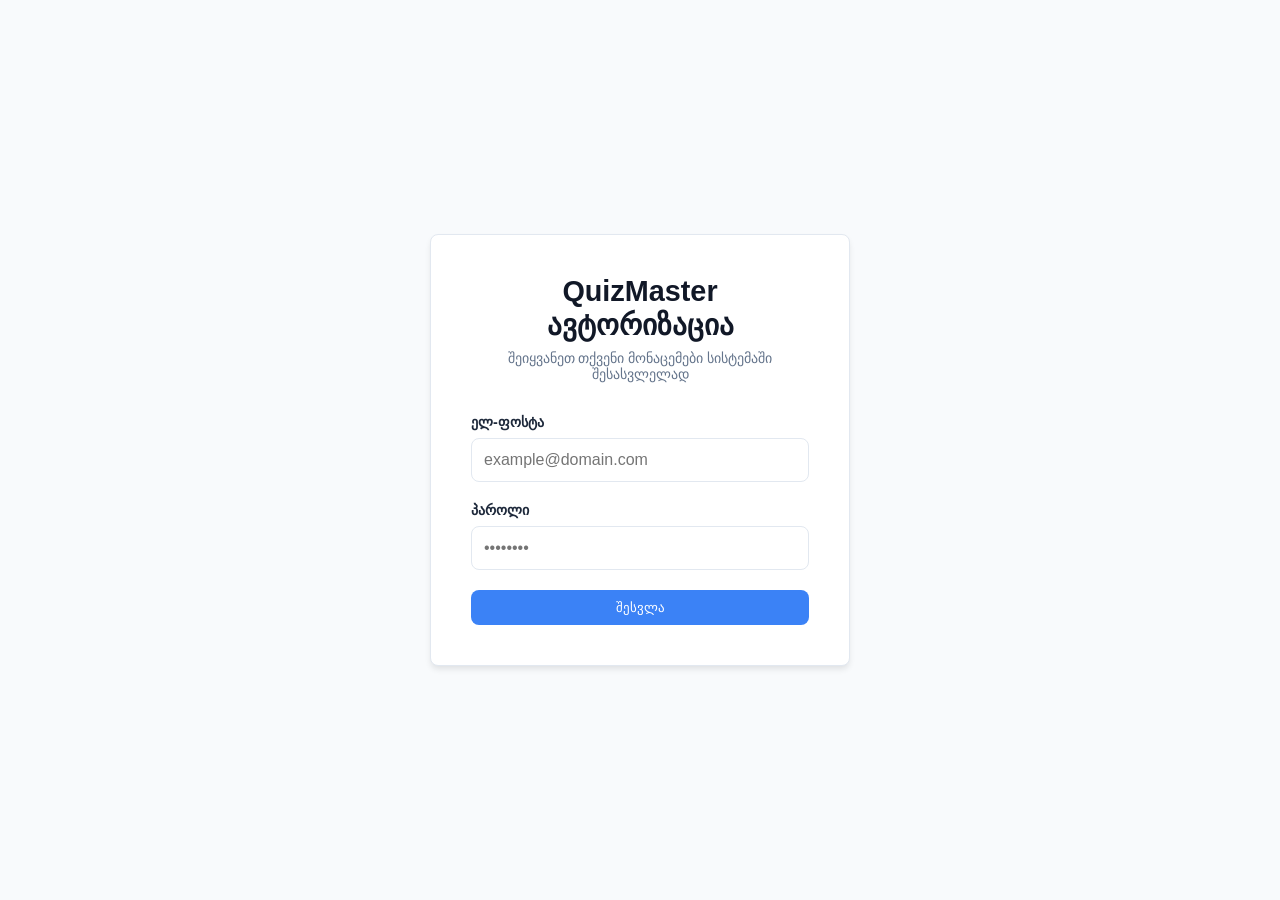
==== QuizMaster.API/wwwroot/index.html @ 41510d1e "UI" ====
<!DOCTYPE html>
<html lang="en">
<head>
    <meta charset="UTF-8">
    <meta name="viewport" content="width=device-width, initial-scale=1.0">
    <title>QuizMaster - Loading</title>
    <link rel="stylesheet" href="css/main.css">
    <link rel="stylesheet" href="css/components.css">
</head>
<body>
    <div class="app-container" style="justify-content: center; align-items: center; height: 100vh;">
        <div class="loading-state">
            <div class="spinner"></div>
            <p>Loading QuizMaster...</p>
        </div>
    </div>

    <script type="module">
        import { auth } from './js/auth.js';

        window.addEventListener('DOMContentLoaded', () => {
            if (!auth.isAuthenticated()) {
                window.location.href = 'pages/login.html';
            } else {
                const user = auth.getUser();
                const role = user && user.role ? user.role.toLowerCase() : 'student';
                if (role === 'lecturer' || role === 'admin') {
                    window.location.href = 'pages/lecturer-dashboard.html';
                } else {
                    window.location.href = 'pages/student-dashboard.html';
                }
            }
        });
    </script>
</body>
</html>
---- QuizMaster.API/wwwroot/css/main.css ----
:root {
    --primary: #111827;
    --secondary: #3B82F6;
    --accent: #6366F1;
    --bg: #F8FAFC;
    --card-bg: #FFFFFF;
    --text: #1E293B;
    --text-light: #64748B;
    --success: #10B981;
    --error: #EF4444;
    --border: #E2E8F0;
    --radius: 8px;
    --shadow: 0 4px 6px -1px rgba(0, 0, 0, 0.1);
}

* {
    box-sizing: border-box;
    margin: 0;
    padding: 0;
    font-family: 'Segoe UI', Tahoma, Geneva, Verdana, sans-serif;
}

body {
    background-color: var(--bg);
    color: var(--text);
    height: 100vh;
}

.app-container {
    display: flex;
    width: 100vw;
    height: 100vh;
}

.card {
    background-color: var(--card-bg);
    border-radius: var(--radius);
    padding: 1.5rem;
    box-shadow: var(--shadow);
    border: 1px solid var(--border);
}

.btn {
    background-color: var(--secondary);
    color: white;
    border: none;
    padding: 0.6rem 1.2rem;
    border-radius: var(--radius);
    cursor: pointer;
    font-weight: 500;
    text-decoration: none;
    display: inline-flex;
    align-items: center;
    gap: 0.5rem;
}
.btn:hover { opacity: 0.9; }
.btn-full { width: 100%; justify-content: center; }
.btn-success { background-color: var(--success); }
.btn-secondary { background-color: #E2E8F0; color: var(--text); }
---- QuizMaster.API/wwwroot/css/components.css ----
.toast-container {
    position: fixed;
    bottom: 2rem;
    right: 2rem;
    display: flex;
    flex-direction: column;
    gap: 0.75rem;
    z-index: 9999;
}

.toast {
    padding: 1rem 1.5rem;
    border-radius: var(--radius);
    color: white;
    font-weight: 500;
    box-shadow: var(--shadow);
}

.toast-success { background-color: var(--success); }
.toast-error { background-color: var(--error); }
.toast-warning { background-color: #F59E0B; }

.loading-state, .empty-state {
    display: flex;
    flex-direction: column;
    align-items: center;
    justify-content: center;
    padding: 3rem;
    text-align: center;
    color: var(--text-light);
}

.spinner {
    width: 40px;
    height: 40px;
    border: 4px solid var(--border);
    border-top-color: var(--secondary);
    border-radius: 50%;
    animation: spin 0.8s linear infinite;
    margin-bottom: 1rem;
}

@keyframes spin {
    to { transform: rotate(360deg); }
}
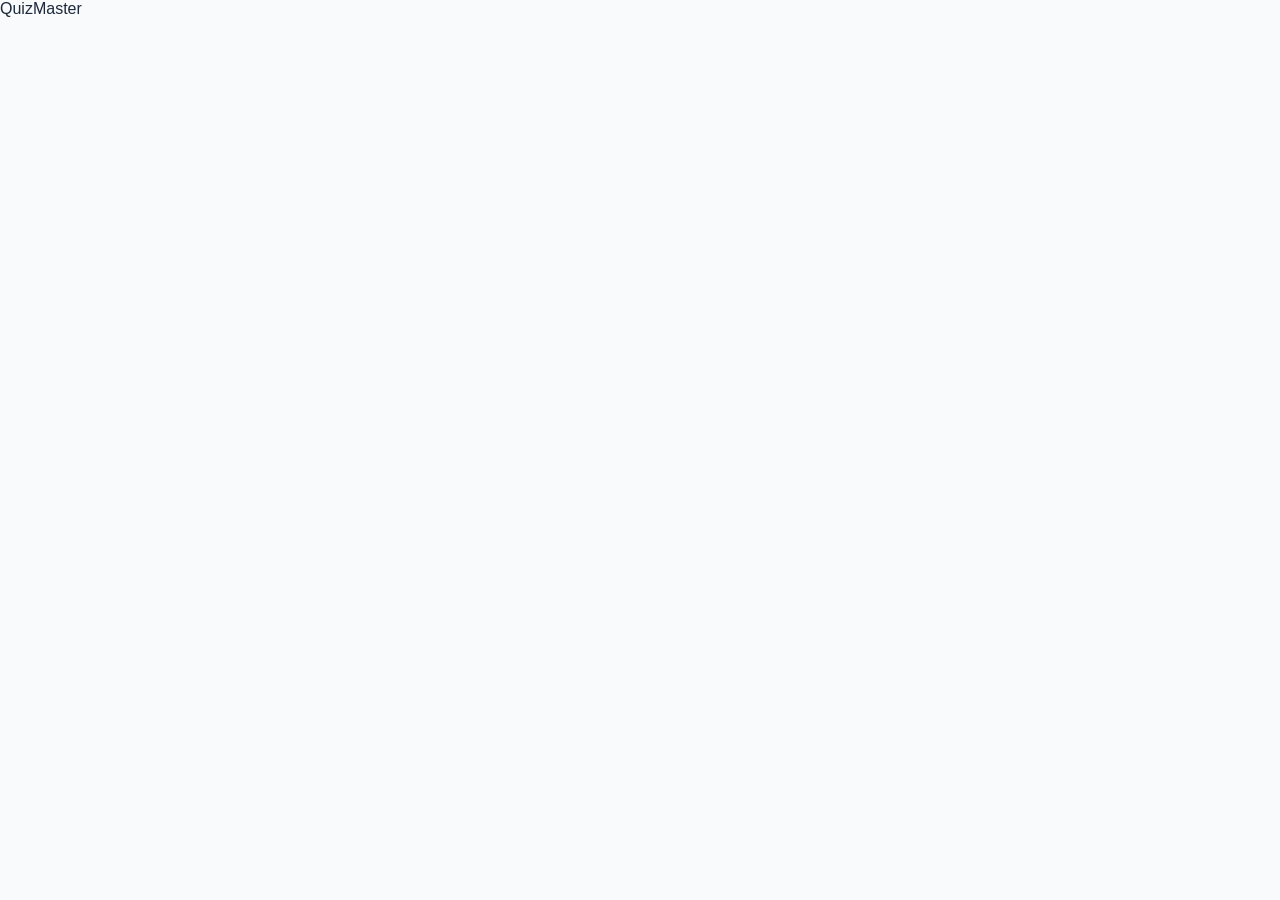
==== commit 7ba173fc: "summary" ====
--- a/QuizMaster.API/wwwroot/index.html
+++ b/QuizMaster.API/wwwroot/index.html
@@ -1,36 +1,9 @@
-<!DOCTYPE html>
-<html lang="en">
-<head>
-    <meta charset="UTF-8">
-    <meta name="viewport" content="width=device-width, initial-scale=1.0">
-    <title>QuizMaster - Loading</title>
-    <link rel="stylesheet" href="css/main.css">
-    <link rel="stylesheet" href="css/components.css">
-</head>
-<body>
-    <div class="app-container" style="justify-content: center; align-items: center; height: 100vh;">
-        <div class="loading-state">
-            <div class="spinner"></div>
-            <p>Loading QuizMaster...</p>
-        </div>
-    </div>
-
-    <script type="module">
-        import { auth } from './js/auth.js';
-
-        window.addEventListener('DOMContentLoaded', () => {
-            if (!auth.isAuthenticated()) {
-                window.location.href = 'pages/login.html';
-            } else {
-                const user = auth.getUser();
-                const role = user && user.role ? user.role.toLowerCase() : 'student';
-                if (role === 'lecturer' || role === 'admin') {
-                    window.location.href = 'pages/lecturer-dashboard.html';
-                } else {
-                    window.location.href = 'pages/student-dashboard.html';
-                }
-            }
-        });
-    </script>
-</body>
-</html>+<!doctype html>
+<html lang="en"><head><meta charset="utf-8"><meta name="viewport" content="width=device-width,initial-scale=1">
+<title>QuizMaster</title><link rel="stylesheet" href="css/main.css"></head>
+<body class="auth">
+<aside><div class="brand">QuizMaster</div><nav id="nav"></nav><div id="user"></div></aside>
+<main><div id="view" style="width:100%"></div></main>
+<div id="toasts"></div>
+<script type="module" src="js/app.js"></script>
+</body></html>
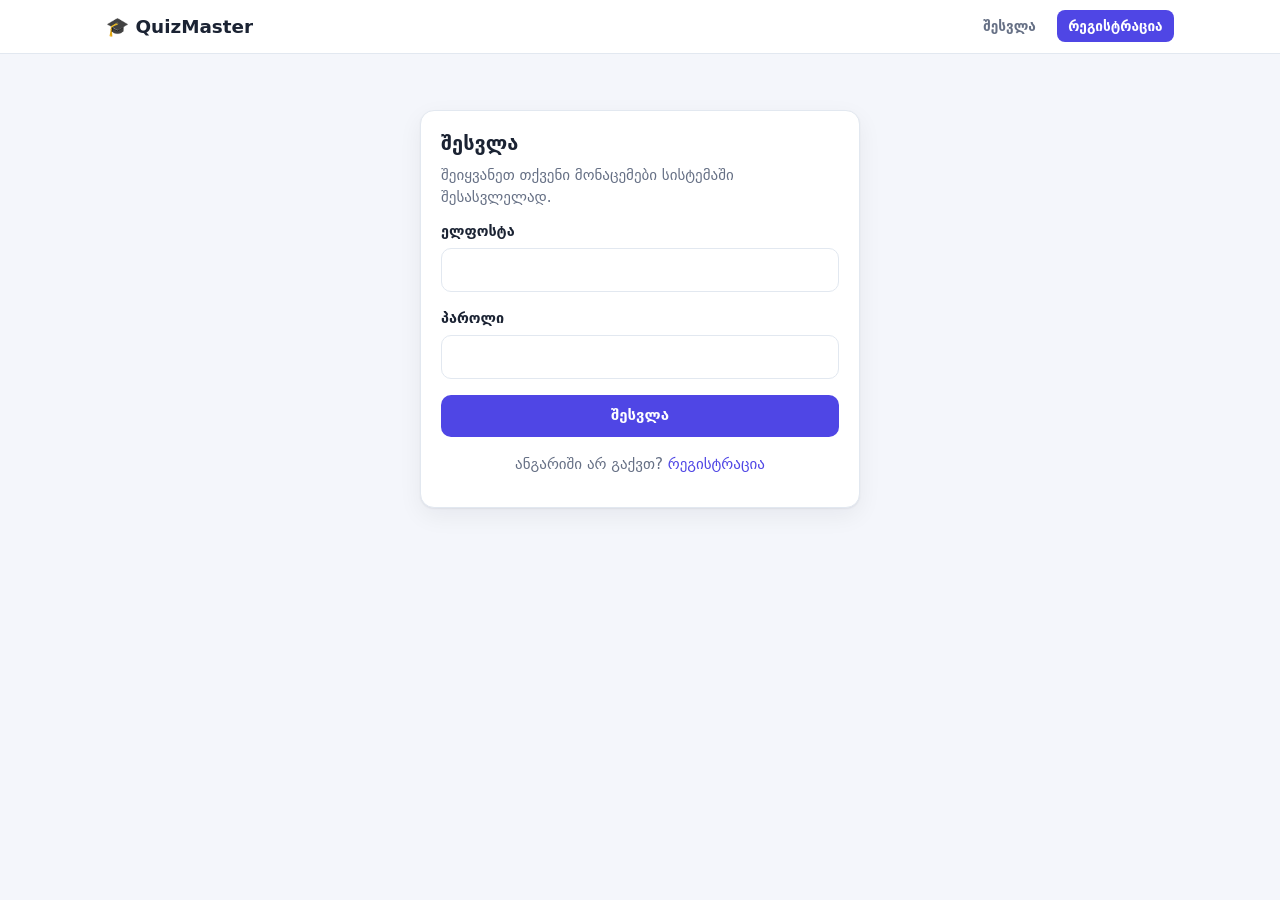
==== commit 2831f641: "UI" ====
--- a/QuizMaster.API/wwwroot/index.html
+++ b/QuizMaster.API/wwwroot/index.html
@@ -1,9 +1,26 @@
-<!doctype html>
-<html lang="en"><head><meta charset="utf-8"><meta name="viewport" content="width=device-width,initial-scale=1">
-<title>QuizMaster</title><link rel="stylesheet" href="css/main.css"></head>
-<body class="auth">
-<aside><div class="brand">QuizMaster</div><nav id="nav"></nav><div id="user"></div></aside>
-<main><div id="view" style="width:100%"></div></main>
-<div id="toasts"></div>
-<script type="module" src="js/app.js"></script>
-</body></html>
+<!DOCTYPE html>
+<html lang="ka">
+<head>
+  <meta charset="utf-8">
+  <meta name="viewport" content="width=device-width, initial-scale=1">
+  <title>QuizMaster — ონლაინ ტესტირება</title>
+  <link rel="icon" href="data:image/svg+xml,%3Csvg xmlns='http://www.w3.org/2000/svg' viewBox='0 0 100 100'%3E%3Ctext y='.9em' font-size='90'%3E🎓%3C/text%3E%3C/svg%3E">
+  <link rel="stylesheet" href="css/app.css">
+</head>
+<body>
+  <header class="topbar">
+    <div class="topbar-inner">
+      <a class="brand" href="#/">🎓 QuizMaster</a>
+      <nav id="nav" class="nav"></nav>
+      <div id="user-area" class="user-area"></div>
+    </div>
+  </header>
+
+  <main id="app" class="container"></main>
+
+  <div id="toasts" aria-live="polite"></div>
+  <div id="modal-root"></div>
+
+  <script type="module" src="js/app.js"></script>
+</body>
+</html>
--- a/QuizMaster.API/wwwroot/css/app.css
+++ b/QuizMaster.API/wwwroot/css/app.css
@@ -0,0 +1,294 @@
+:root {
+  --bg: #f4f6fb;
+  --surface: #ffffff;
+  --surface-2: #f0f3f9;
+  --text: #1b2333;
+  --muted: #667085;
+  --border: #e2e8f0;
+  --primary: #4f46e5;
+  --primary-600: #4338ca;
+  --primary-50: #eef2ff;
+  --success: #12a150;
+  --success-50: #e6f6ed;
+  --danger: #dc3545;
+  --danger-50: #fdecee;
+  --warning: #d97706;
+  --warning-50: #fff4dc;
+  --radius: 14px;
+  --shadow: 0 1px 2px rgba(16, 24, 40, .06), 0 8px 24px rgba(16, 24, 40, .06);
+}
+
+@media (prefers-color-scheme: dark) {
+  :root {
+    --bg: #0f1420;
+    --surface: #171e2e;
+    --surface-2: #1f2840;
+    --text: #e8ecf5;
+    --muted: #9aa6bd;
+    --border: #2a3550;
+    --primary: #7c83ff;
+    --primary-600: #8f95ff;
+    --primary-50: #1f2550;
+    --success: #34c77b;
+    --success-50: #12301f;
+    --danger: #ff6b78;
+    --danger-50: #3a1a20;
+    --warning: #fbbf24;
+    --warning-50: #3a2d0e;
+    --shadow: 0 1px 2px rgba(0, 0, 0, .4), 0 8px 24px rgba(0, 0, 0, .35);
+  }
+}
+
+* { box-sizing: border-box; }
+[hidden] { display: none !important; }
+
+body {
+  margin: 0;
+  background: var(--bg);
+  color: var(--text);
+  font-family: system-ui, "Segoe UI", "Noto Sans Georgian", "Sylfaen", Roboto, sans-serif;
+  font-size: 15px;
+  line-height: 1.5;
+}
+
+a { color: var(--primary); text-decoration: none; }
+a:hover { text-decoration: underline; }
+h1, h2, h3 { margin: 0 0 .4em; line-height: 1.25; }
+h1 { font-size: 1.6rem; }
+h2 { font-size: 1.25rem; }
+h3 { font-size: 1.05rem; }
+p { margin: 0 0 .8em; }
+.muted { color: var(--muted); }
+.small { font-size: .85rem; }
+.right { text-align: right; }
+.center { text-align: center; }
+.mt { margin-top: 1rem; }
+.mb { margin-bottom: 1rem; }
+
+/* ---------- topbar ---------- */
+.topbar {
+  position: sticky; top: 0; z-index: 20;
+  background: var(--surface);
+  border-bottom: 1px solid var(--border);
+}
+.topbar-inner {
+  max-width: 1100px; margin: 0 auto; padding: .65rem 1rem;
+  display: flex; align-items: center; gap: 1rem; flex-wrap: wrap;
+}
+.brand { font-weight: 700; font-size: 1.15rem; color: var(--text); }
+.brand:hover { text-decoration: none; }
+.nav { display: flex; gap: .25rem; flex: 1; flex-wrap: wrap; }
+.nav a {
+  padding: .4rem .8rem; border-radius: 999px; color: var(--muted); font-weight: 500;
+}
+.nav a:hover { background: var(--surface-2); text-decoration: none; }
+.nav a.active { background: var(--primary-50); color: var(--primary); }
+.user-area { display: flex; align-items: center; gap: .6rem; }
+.user-chip { display: flex; align-items: center; gap: .5rem; color: var(--text); font-weight: 500; }
+.user-chip:hover { text-decoration: none; }
+
+.container { max-width: 1100px; margin: 0 auto; padding: 1.5rem 1rem 4rem; }
+
+/* ---------- cards / layout ---------- */
+.card {
+  background: var(--surface); border: 1px solid var(--border);
+  border-radius: var(--radius); box-shadow: var(--shadow); padding: 1.25rem;
+}
+.grid { display: grid; gap: 1rem; grid-template-columns: repeat(auto-fill, minmax(290px, 1fr)); }
+.stack { display: flex; flex-direction: column; gap: 1rem; }
+.row { display: flex; align-items: center; gap: .6rem; flex-wrap: wrap; }
+.row-between { display: flex; align-items: center; justify-content: space-between; gap: .75rem; flex-wrap: wrap; }
+.page-head { display: flex; align-items: flex-start; justify-content: space-between; gap: 1rem; flex-wrap: wrap; margin-bottom: 1.25rem; }
+.page-head p { margin: 0; color: var(--muted); }
+
+/* ---------- buttons ---------- */
+.btn {
+  display: inline-flex; align-items: center; justify-content: center; gap: .4rem;
+  padding: .55rem 1rem; border-radius: 10px; border: 1px solid transparent;
+  font: inherit; font-weight: 600; cursor: pointer; transition: .15s; text-decoration: none;
+}
+.btn:hover { text-decoration: none; }
+.btn:disabled { opacity: .55; cursor: not-allowed; }
+.btn-primary { background: var(--primary); color: #fff; }
+.btn-primary:hover:not(:disabled) { background: var(--primary-600); }
+.btn-secondary { background: var(--surface); color: var(--text); border-color: var(--border); }
+.btn-secondary:hover:not(:disabled) { background: var(--surface-2); }
+.btn-ghost { background: transparent; color: var(--muted); }
+.btn-ghost:hover:not(:disabled) { background: var(--surface-2); color: var(--text); }
+.btn-danger { background: var(--danger); color: #fff; }
+.btn-danger:hover:not(:disabled) { filter: brightness(.92); }
+.btn-success { background: var(--success); color: #fff; }
+.btn-sm { padding: .3rem .65rem; font-size: .85rem; border-radius: 8px; }
+.btn-block { width: 100%; }
+.icon-btn {
+  border: none; background: transparent; color: var(--muted); cursor: pointer;
+  font-size: 1rem; padding: .25rem .45rem; border-radius: 8px;
+}
+.icon-btn:hover:not(:disabled) { background: var(--surface-2); color: var(--text); }
+.icon-btn:disabled { opacity: .35; cursor: not-allowed; }
+
+/* ---------- forms ---------- */
+.form { display: flex; flex-direction: column; gap: 1rem; }
+.field { display: flex; flex-direction: column; gap: .35rem; }
+.field label { font-weight: 600; font-size: .9rem; }
+.input, select, textarea {
+  width: 100%; padding: .6rem .75rem; border: 1px solid var(--border);
+  border-radius: 10px; background: var(--surface); color: var(--text); font: inherit;
+}
+.input:focus, select:focus, textarea:focus {
+  outline: 2px solid var(--primary-50); border-color: var(--primary);
+}
+textarea { resize: vertical; }
+.hint { color: var(--muted); font-size: .85rem; margin: 0; }
+.field-row { display: grid; grid-template-columns: 1fr 1fr; gap: 1rem; }
+@media (max-width: 560px) { .field-row { grid-template-columns: 1fr; } }
+
+.role-choice { display: grid; grid-template-columns: 1fr 1fr; gap: .75rem; }
+.role-choice label {
+  border: 1px solid var(--border); border-radius: 12px; padding: .8rem;
+  cursor: pointer; display: flex; gap: .6rem; align-items: flex-start; font-weight: 500;
+}
+.role-choice label:has(input:checked) { border-color: var(--primary); background: var(--primary-50); }
+.role-choice small { display: block; color: var(--muted); font-weight: 400; }
+
+/* ---------- alerts / badges ---------- */
+.alert { padding: .7rem .9rem; border-radius: 10px; font-size: .92rem; }
+.alert-error { background: var(--danger-50); color: var(--danger); }
+.alert-info { background: var(--primary-50); color: var(--primary); }
+.alert-warning { background: var(--warning-50); color: var(--warning); }
+.alert-success { background: var(--success-50); color: var(--success); }
+
+.badge {
+  display: inline-block; padding: .15rem .6rem; border-radius: 999px;
+  font-size: .78rem; font-weight: 600; white-space: nowrap;
+}
+.badge-success { background: var(--success-50); color: var(--success); }
+.badge-warning { background: var(--warning-50); color: var(--warning); }
+.badge-danger { background: var(--danger-50); color: var(--danger); }
+.badge-primary { background: var(--primary-50); color: var(--primary); }
+.badge-muted { background: var(--surface-2); color: var(--muted); }
+
+/* ---------- tables ---------- */
+.table-wrap { overflow-x: auto; }
+table { width: 100%; border-collapse: collapse; }
+th, td { padding: .7rem .8rem; text-align: left; border-bottom: 1px solid var(--border); vertical-align: middle; }
+th { font-size: .78rem; text-transform: uppercase; letter-spacing: .04em; color: var(--muted); }
+tr:last-child td { border-bottom: none; }
+tr.me td { background: var(--primary-50); }
+
+/* ---------- avatar ---------- */
+.avatar {
+  width: 36px; height: 36px; border-radius: 50%; object-fit: cover; flex: none;
+  background: var(--primary-50); color: var(--primary);
+  display: inline-flex; align-items: center; justify-content: center; font-weight: 700; font-size: .85rem;
+}
+.avatar-lg { width: 112px; height: 112px; font-size: 2rem; }
+
+/* ---------- progress ---------- */
+.progress { height: 8px; background: var(--surface-2); border-radius: 999px; overflow: hidden; }
+.progress > span { display: block; height: 100%; background: var(--primary); border-radius: 999px; transition: width .3s; }
+.progress.success > span { background: var(--success); }
+
+/* ---------- quiz cards ---------- */
+.quiz-card { display: flex; flex-direction: column; gap: .8rem; }
+.quiz-card h3 { margin: 0; }
+.meta { display: flex; flex-wrap: wrap; gap: .4rem .9rem; color: var(--muted); font-size: .88rem; }
+.card-actions { display: flex; gap: .5rem; flex-wrap: wrap; margin-top: auto; }
+
+/* ---------- attempt ---------- */
+.attempt-bar {
+  position: sticky; top: 58px; z-index: 10; margin-bottom: 1rem;
+  display: flex; align-items: center; justify-content: space-between; gap: 1rem; flex-wrap: wrap;
+}
+.timer {
+  font-variant-numeric: tabular-nums; font-size: 1.4rem; font-weight: 700;
+  padding: .25rem .8rem; border-radius: 10px; background: var(--primary-50); color: var(--primary);
+}
+.timer.danger { background: var(--danger-50); color: var(--danger); }
+.question header { display: flex; gap: .8rem; align-items: flex-start; margin-bottom: .8rem; }
+.q-num {
+  width: 32px; height: 32px; border-radius: 50%; background: var(--primary-50); color: var(--primary);
+  display: inline-flex; align-items: center; justify-content: center; font-weight: 700; flex: none;
+}
+.q-text { font-weight: 600; white-space: pre-wrap; }
+.options { display: flex; flex-direction: column; gap: .5rem; }
+.option {
+  display: flex; gap: .65rem; align-items: center; border: 1px solid var(--border);
+  border-radius: 10px; padding: .6rem .8rem; cursor: pointer;
+}
+.option:hover { background: var(--surface-2); }
+.option:has(input:checked) { border-color: var(--primary); background: var(--primary-50); }
+.option:has(input:disabled) { cursor: default; opacity: .85; }
+.question footer { display: flex; justify-content: flex-end; margin-top: .8rem; }
+
+.result { text-align: center; max-width: 520px; margin: 2rem auto; }
+.result-ring {
+  --p: 0;
+  width: 170px; height: 170px; margin: 1rem auto; border-radius: 50%;
+  background: conic-gradient(var(--primary) calc(var(--p) * 1%), var(--surface-2) 0);
+  display: flex; align-items: center; justify-content: center;
+}
+.result-ring > div {
+  width: 134px; height: 134px; border-radius: 50%; background: var(--surface);
+  display: flex; flex-direction: column; align-items: center; justify-content: center;
+}
+.result-ring strong { font-size: 2rem; }
+
+/* ---------- lecturer ---------- */
+.stat-grid { display: grid; gap: .8rem; grid-template-columns: repeat(auto-fit, minmax(140px, 1fr)); }
+.stat { background: var(--surface-2); border-radius: 12px; padding: .8rem 1rem; }
+.stat strong { display: block; font-size: 1.4rem; }
+.stat span { color: var(--muted); font-size: .82rem; }
+.opt-list { list-style: none; margin: .6rem 0 0; padding: 0; display: flex; flex-direction: column; gap: .35rem; }
+.opt-item { display: flex; align-items: center; gap: .6rem; padding: .35rem .6rem; border-radius: 8px; background: var(--surface-2); }
+.opt-item.correct { background: var(--success-50); }
+.opt-item .grow { flex: 1; }
+.opt-row { display: flex; gap: .5rem; align-items: center; margin-bottom: .5rem; }
+.opt-row .input { flex: 1; }
+
+/* ---------- tabs ---------- */
+.tabs { display: flex; gap: .3rem; border-bottom: 1px solid var(--border); margin-bottom: 1rem; flex-wrap: wrap; }
+.tab {
+  background: none; border: none; font: inherit; color: var(--muted); cursor: pointer;
+  padding: .6rem 1rem; border-bottom: 2px solid transparent; font-weight: 600;
+}
+.tab.active { color: var(--primary); border-bottom-color: var(--primary); }
+
+/* ---------- misc ---------- */
+.auth-card { max-width: 440px; margin: 2rem auto; }
+.empty { text-align: center; padding: 3rem 1rem; color: var(--muted); }
+.empty .icon { font-size: 2.5rem; }
+.spinner {
+  width: 34px; height: 34px; border-radius: 50%; margin: 3rem auto;
+  border: 3px solid var(--border); border-top-color: var(--primary); animation: spin .8s linear infinite;
+}
+.spinner-sm { width: 16px; height: 16px; margin: 0; border-width: 2px; }
+@keyframes spin { to { transform: rotate(360deg); } }
+.pager { display: flex; justify-content: center; align-items: center; gap: .8rem; margin-top: 1rem; }
+.photo-preview { max-width: 160px; max-height: 160px; border-radius: 12px; margin-top: .5rem; }
+
+/* ---------- toasts / modal ---------- */
+#toasts { position: fixed; right: 1rem; bottom: 1rem; display: flex; flex-direction: column; gap: .5rem; z-index: 100; }
+.toast {
+  background: var(--surface); border: 1px solid var(--border); border-left: 4px solid var(--primary);
+  padding: .7rem 1rem; border-radius: 10px; box-shadow: var(--shadow); max-width: 360px;
+  animation: slide .25s ease-out; transition: opacity .4s;
+}
+.toast-success { border-left-color: var(--success); }
+.toast-error { border-left-color: var(--danger); }
+.toast.hide { opacity: 0; }
+@keyframes slide { from { transform: translateY(12px); opacity: 0; } }
+
+.modal-overlay {
+  position: fixed; inset: 0; background: rgba(10, 15, 30, .55); z-index: 50;
+  display: flex; align-items: flex-start; justify-content: center; padding: 3rem 1rem; overflow-y: auto;
+}
+.modal {
+  background: var(--surface); border-radius: var(--radius); width: 100%; max-width: 480px;
+  box-shadow: var(--shadow); border: 1px solid var(--border);
+}
+.modal-wide { max-width: 680px; }
+.modal-head { display: flex; justify-content: space-between; align-items: center; padding: 1rem 1.25rem; border-bottom: 1px solid var(--border); }
+.modal-head h3 { margin: 0; }
+.modal-body { padding: 1.25rem; }
+.modal-actions { display: flex; justify-content: flex-end; gap: .6rem; margin-top: 1.25rem; }
